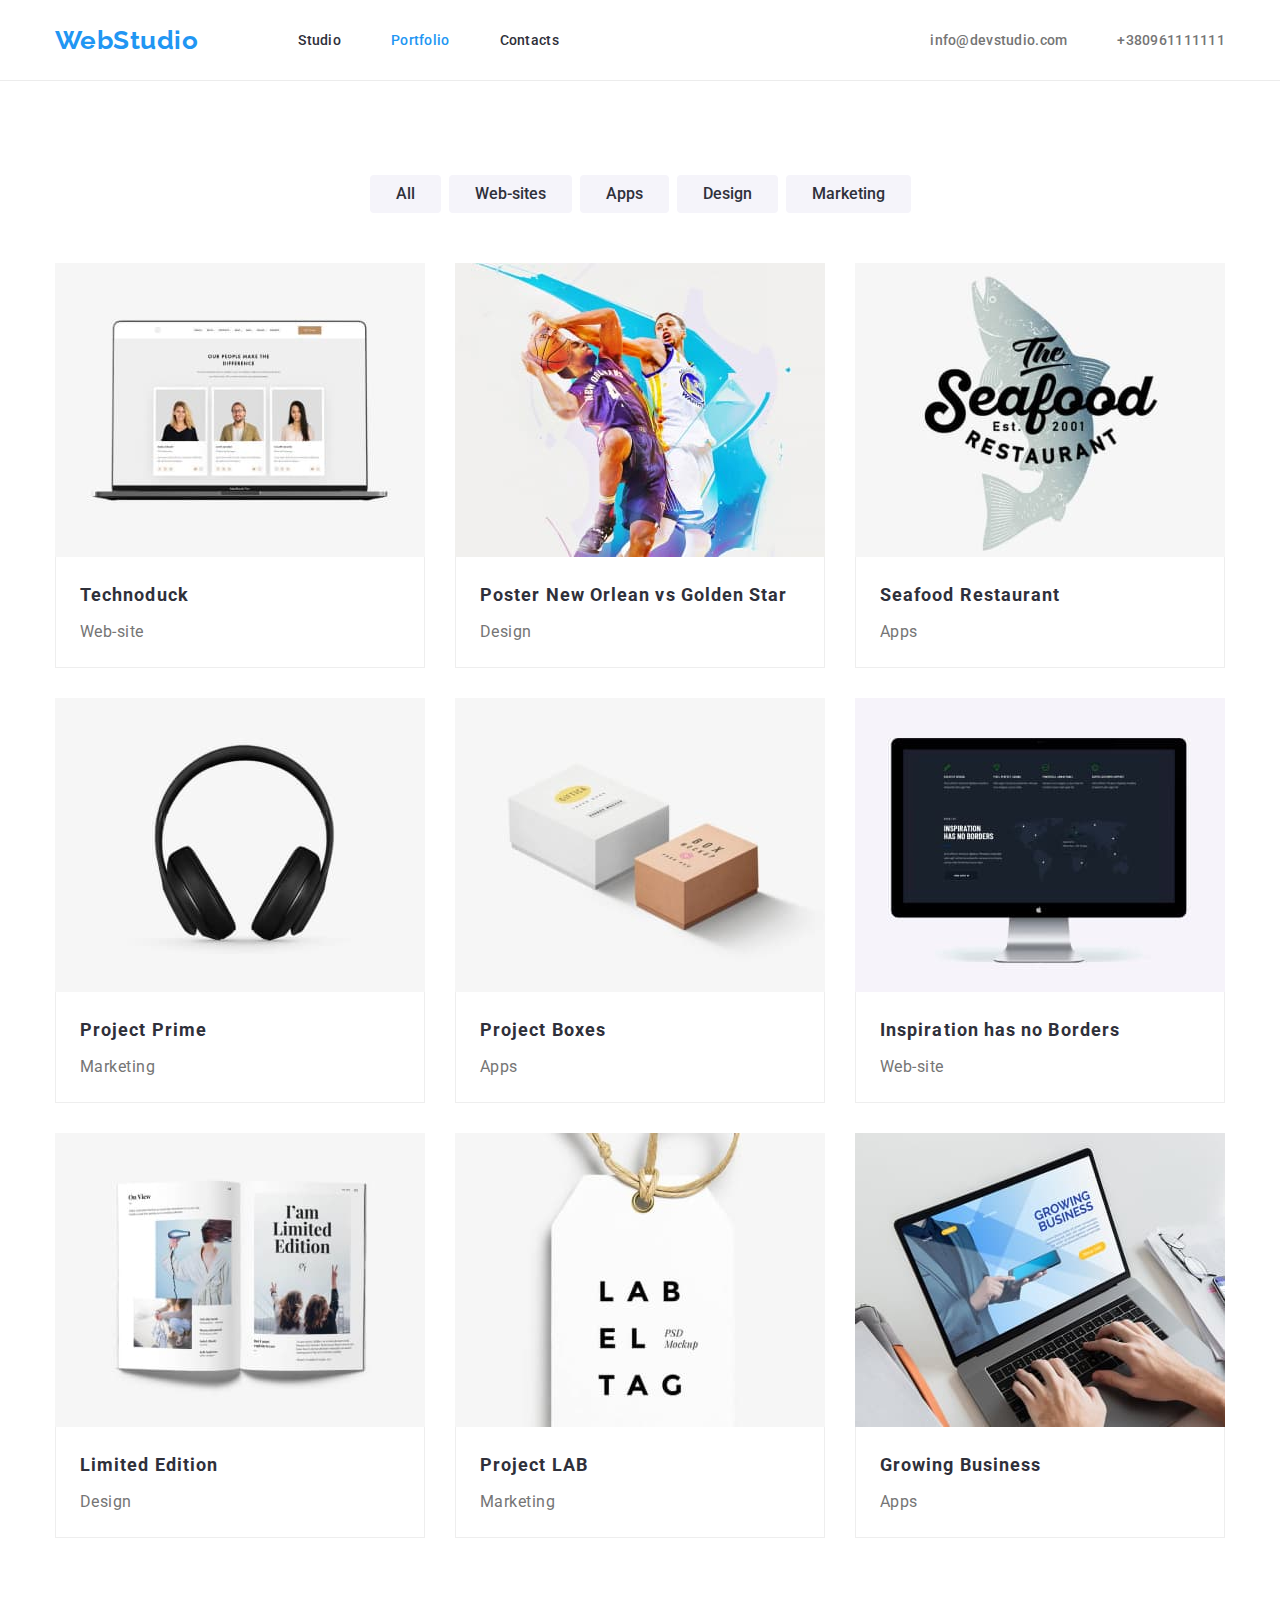
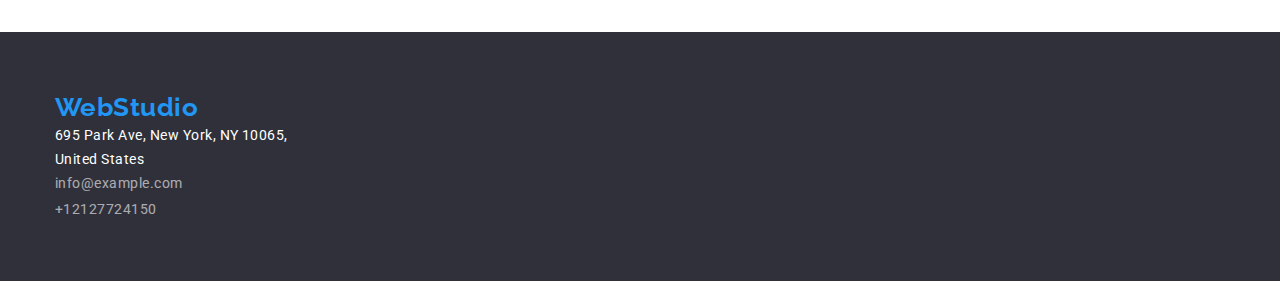
==== portfolio.html @ 54c3d4a7 "in progree" ====
<!DOCTYPE html>
<html lang="en">

<head>
    <meta charset="UTF-8">
    <meta http-equiv="X-UA-Compatible" content="IE=edge">
    <meta name="viewport" content="width=device-width, initial-scale=1.0">
    <link rel="stylesheet"
        href="https://cdnjs.cloudflare.com/ajax/libs/modern-normalize/1.1.0/modern-normalize.min.css">
    <link rel="preconnect" href="https://fonts.googleapis.com">
    <link rel="preconnect" href="https://fonts.gstatic.com" crossorigin>
    <link
        href="https://fonts.googleapis.com/css2?family=Raleway:wght@700&family=Roboto:wght@400;500;700;900&display=swap"
        rel="stylesheet">
    <link rel="stylesheet" href="./css/styles.css">
    <title>Portfolio</title>
</head>

<body>
    <header class="header-section">
        <div class="container header-container">
            <a href="./index.html" class="header-logo">WebStudio</a>
            <nav>
                <ul class="navigation-list">
                    <li class="navigation-item">
                        <a class="pages" href="./index.html">Studio</a>
                    </li>
                    <li class="navigation-item">
                        <a class="pages current-page" href="./portfolio.html">Portfolio</a>
                    </li>
                    <li class="navigation-item">
                        <a class="pages" href="#">Contacts</a>
                    </li>
                </ul>
            </nav>
            <ul class="header-contact-list">
                <li class="header-contact-item">
                    <a class="header-contact-link" href="mailto:info@devstudio.com">info@devstudio.com</a>
                </li>
                <li class="header-contact-item">
                    <a class="header-contact-link" href="tel:380961111111">+380961111111</a>
                </li>
            </ul>
        </div>
    </header>
    <main>
        <section class="portfolio-section">
            <div class="container">
                <ul class="button-list">
                    <li class="button-item">
                        <button type="button" class="portfolio-filter">All</button>
                    </li>
                    <li class="button-item">
                        <button type="button" class="portfolio-filter">Web-sites</button>
                    </li>
                    <li class="button-item">
                        <button type="button" class="portfolio-filter">Apps</button>
                    </li>
                    <li class="button-item">
                        <button type="button" class="portfolio-filter">Design</button>
                    </li>
                    <li class="button-item">
                        <button type="button" class="portfolio-filter">Marketing</button>
                    </li>
                </ul>
                <ul class="portfolio-list ">
                    <li class="portfolio-item">
                        <img class="portfolio-image" src="./images/img8portfolio-website.jpg"
                            alt="picture of technoduck website" width="370" height="294">
                        <div class="card-content">
                            <h2 class="portfolio-title">Technoduck</h2>
                            <p class="portfolio-text">Web-site</p>
                        </div>
                    </li>
                    <li class="portfolio-item">
                        <img class="portfolio-image" src="./images/img9portfolio-sport-poster.jpg"
                            alt="picture of sport poster" width="370" height="294">
                        <div class="card-content">
                            <h2 class="portfolio-title">Poster New Orlean vs Golden Star</h2>
                            <p class="portfolio-text">Design</p>
                        </div>
                    </li>
                    <li class="portfolio-item">
                        <img class="portfolio-image" src="./images/img10portfolio-restaurant-app.jpg"
                            alt="picture of restaurant logo" width="370" height="294">
                        <div class="card-content">
                            <h2 class="portfolio-title">Seafood Restaurant</h2>
                            <p class="portfolio-text">Apps</p>
                        </div>
                    </li>
                    <li class="portfolio-item">
                        <img class="portfolio-image" src="./images/img11portfolio-marketing.jpg"
                            alt="picture of head-phones" width="370" height="294">
                        <div class="card-content">
                            <h2 class="portfolio-title">Project Prime</h2>
                            <p class="portfolio-text">Marketing</p>
                        </div>
                    </li>
                    <li class="portfolio-item">
                        <img class="portfolio-image" src="./images/img12portfolio-project-boxes.jpg"
                            alt="picture of personalized boxes" width="370" height="294">
                        <div class="card-content">
                            <h2 class="portfolio-title">Project Boxes</h2>
                            <p class="portfolio-text">Apps</p>
                        </div>
                    <li class="portfolio-item">
                        <img class="portfolio-image" src="./images/img13portfolio-inspiration-website.jpg"
                            alt="picture of inspiration website" width="370" height="294">
                        <div class="card-content">
                            <h2 class="portfolio-title">Inspiration has no Borders</h2>
                            <p class="portfolio-text">Web-site</p>
                        </div>
                    </li>
                    <li class="portfolio-item">
                        <img class="portfolio-image" src="./images/img14portfolio-limited-edition.jpg"
                            alt="picture of magazines" width="370" height="294">
                        <div class="card-content">
                            <h2 class="portfolio-title">Limited Edition</h2>
                            <p class="portfolio-text">Design</p>
                        </div>
                    </li>
                    <li class="portfolio-item">
                        <img class="portfolio-image" src="./images/img15portfolio-project-lab.jpg"
                            alt="picture of tag with logo" width="370" height="294">
                        <div class="card-content">
                            <h2 class="portfolio-title">Project LAB</h2>
                            <p class="portfolio-text">Marketing</p>
                        </div>
                    </li>
                    <li class="portfolio-item">
                        <img class="portfolio-image" src="./images/img16portfolio-growing-business.jpg"
                            alt="picture of growing business app" width="370" height="294">
                        <div class="card-content">
                            <h2 class="portfolio-title">Growing Business</h2>
                            <p class="portfolio-text">Apps</p>
                        </div>
                    </li>
                </ul>
            </div>
        </section>
    </main>
    <footer class="footer-section">
        <div class="container">
            <a class="footer-logo" href="./index.html">WebStudio</a>
            <address class="footer-addres">
                <a class="footer-addres-addres" href="https://goo.gl/maps/dAtSncTWALTyisYv6">
                    695 Park Ave, New York, NY 10065,<br> United States
                </a>
                <ul>
                    <li class="footer-contacts-item">
                        <a class="footer-contacts" href="mailto:info@example.com">info@example.com</a>
                    </li>
                    <li class="footer-contacts-item">
                        <a class="footer-contacts" href="tel:12127724150">+12127724150</a>
                    </li>
                </ul>
            </address>
        </div>
    </footer>
</body>
</html>
---- css/styles.css ----
/* General Styles */
:root {
    --main-text-color: #2F303A;
    --secondary-title-color: #ffff;
    --link-color: #2196F3;
    --accent-color: #2196F3;
    --contact-color: #757575;
    --secondary-text-color: #757575;
    --background-color: #ffff;
    --footer-color: #2F303A;
    --portfolio-button-color: #F5F4FA;
    --portfolio-button-text: #212121;
    --card-gap: 30px;
}

h1,
h2,
h3,
h4,
h5,
h6,
p {
    margin-top: 0;
    margin-bottom: 0;
}

body {
    font-family: 'Roboto', sans-serif;
    font-weight: 500;
    letter-spacing: 0.03em;
    color: var(--main-text-color);
    margin: 0;

}

ul {
    list-style: none;
    padding-left: 0;
    margin-top: 0;
    margin-bottom: 0;
}

a {
    text-decoration: none;
}

img {
    display: block;
    max-width: 100%;
    height: auto;
}

.container {
    width: 1200px;
    padding-left: 15px;
    padding-right: 15px;
    margin: 0 auto;
}

/*HEADER */

.header-section {
    border-bottom: 1px solid #ECECEC;

}

.header-container {
    display: flex;
    align-items: center;
}

.header-logo {
    color: var(--accent-color);
    text-decoration: none;
    font-family: 'Raleway', sans-serif;
    font-weight: 700;
    font-size: 26px;
    line-height: calc(31/26);
    margin-right: 100px;


}

.navigation-list {
    display: flex;
    align-items: center;
}

.navigation-item:not(:last-child) {
    margin-right: 50px;
}

.pages {
    color: var(--main-text-color);
    font-size: 14px;
    letter-spacing: 0.02em;
    line-height: calc(16/14);
    display: block;
    padding-top: 32px;
    padding-bottom: 32px;
}

.pages:hover,
.pages:focus {
    color: var(--link-color);
}

.header-contact-list {
    display: flex;
    align-items: center;
    margin-left: auto;
}

.header-contact-item:not(:last-child) {
    margin-right: 50px;
}


.current-page {
    color: var(--link-color);

}

.header-contact-link {
    color: var(--contact-color);
    font-weight: 500;
    font-size: 14px;
    line-height: calc(16/14);
    letter-spacing: 0.02em;
    display: block;
    padding-top: 32px;
    padding-bottom: 32px;
}

.header-contact-link:hover,
.header-contact-link:focus {
    color: var(--link-color);
    font-weight: 500;
}

/* HERO */
.hero-section {
background-image: url('../images/img17hero.jpg');
    width: 100%;
    padding-top: 200px;
    padding-bottom: 280px;
    align-items: center;
   
}
/* background-color: #2F303A; */
.hero-container {
    align-items: center;
    display: flex;
    flex-direction: column;
    
}

.hero-title {
    font-weight: 900;
    font-size: 44px;
    line-height: calc(60/44);
    text-align: center;
    letter-spacing: 0.06em;
    color: var(--secondary-title-color);
    margin-bottom: 30px;
}

.hero-button {
    font-weight: 700;
    font-size: 16px;
    line-height: calc(30/16);
    text-align: center;
    letter-spacing: 0.06em;
    color: var(--secondary-title-color);
    background-color: var(--link-color);
    cursor: pointer;
    display: block;
    align-items: center;
    border-radius: 4px;
    padding: 10px 20px;
    border: none;
    box-shadow: 0px 4px 4px rgba(0, 0, 0, 0.15);


}

.hero-button:hover,
.hero-button:focus {
    background-color: darkblue;
}

/* FEATURES  */
.hide {
    position: absolute;
    width: 1px;
    height: 1px;
    margin: -1px;
    border: 0;
    padding: 0;
    white-space: nowrap;
    clip-path: inset(100%);
    clip: rect(0 0 0 0);
    overflow: hidden;
}

.features-section {
    padding-top: 94px;
    padding-bottom: 94px;
}

.features-list {
    display: flex;
    justify-content: center;
}

.features-item:not(:last-child) {
    margin-right: 30px;
}

.features-item {
    width: 270px;
}
/*
.icon-moredation {
    width: 270px;
}
*/
.features {
    font-weight: 700;
    font-size: 14px;
    line-height: calc(16/14);
    text-transform: uppercase;
    color: var(--main-text-color);
    padding-bottom: 10px;
}

.features-text {

    font-weight: 400;
    font-size: 14px;
    line-height: calc(24/14);
    color: var(--secondary-text-color);
}

/* DO */
.do {
    padding-top: 0;
}

.section-title {
    font-weight: 700;
    font-size: 36px;
    line-height: calc(42/36);
    text-align: center;
    color: var(--main-text-color);
    padding-bottom: 50px;
}

.what-we-do-images {
    display: flex;
}

.do-item:not(:last-child) {
    margin-right: 30px;

}

/* TEAM */
.team-members {
    background-color: #F5F4FA;
    padding-top: 94px;
    padding-bottom: 94px;
}

.team-list {
    display: flex;
    justify-content: center;

}

.team-item {
    width: 270px;
    box-shadow: 0px 1px 3px rgba(0, 0, 0, 0.12), 0px 1px 1px rgba(0, 0, 0, 0.14), 0px 2px 1px rgba(0, 0, 0, 0.2);
    border-radius: 0px 0px 4px 4px;
}

.team-item:not(:last-child) {
    margin-right: 30px;
}

.team-item-description {
    background-color: #ffff;
    padding-top: 30px;
    padding-bottom: 30px;
    text-align: center;
}


.team-title {
    font-size: 16px;
    line-height: calc(19/16);
    text-align: center;
    color: var(--main-text-color);
    margin-bottom: 10px;
}

.team-text {
    font-weight: 400;
    font-size: 16px;
    line-height: calc(19/16);
    text-align: center;
    color: var(--secondary-text-color);
}
/* REGULAR CUSTOMERS */



/* FOOTER */
.footer-section {
    background-color: var(--footer-color);
    padding-top: 60px;
    padding-bottom: 60px;
}

.footer-logo {
    color: var(--accent-color);
    text-decoration: none;
    font-family: 'Raleway', sans-serif;
    font-weight: 700;
    font-size: 26px;
    line-height: calc(31/26);
    margin-bottom: 9px;
}

.footer-addres {
    font-style: normal;
}

.footer-addres-addres {
    font-weight: 400;
    font-size: 14px;
    line-height: calc(24/14);
    color: var(--secondary-title-color);
    margin-bottom: 2px;
}

.footer-contacts-item:not(:last-child) {
    margin-bottom: 2px;

}

.footer-contacts {
    font-weight: 400;
    font-size: 14px;
    line-height: calc(24/14);
    color: var(--secondary-title-color);
    opacity: 0.6;
}

/* PORTFOLIO BUTTONS SECTION */
.portfolio-section {
    padding-top: 94px;
    padding-bottom: 94px;
}

.button-list {
    display: flex;
    justify-content: center;
    align-items: center;
    margin-bottom: 50px;
}

.button-item:not(:last-child) {
    margin-right: 8px;

}



.portfolio-filter {
    font-family: 'Roboto', sans-serif;
    color: var(--portfolio-text-color);
    cursor: pointer;
    border: none;
    font-weight: 500;
    font-size: 16px;
    line-height: calc(26/16);
    text-align: center;
    display: block;
    border-radius: 4px;
    padding: 6px 26px;
    background-color: #F5F4FA;

}

.portfolio-filter:hover,
.portfolio-filter:focus {
    color: var(--secondary-title-color);
    background-color: var(--link-color);
    box-shadow: 0px 4px 4px rgba(0, 0, 0, 0.1), 0px 1px 2px rgba(0, 0, 0, 0.08), 0px 2px 2px rgba(0, 0, 0, 0.12);
}

/* PORTFOLIO PROJECTS SECTION */

.portfolio-list {
    display: flex;
    flex-wrap: wrap;
    margin-top: calc(-1 * var(--card-gap));
    margin-left: calc(-1 * var(--card-gap));
}

.portfolio-item {
    flex-basis: calc(100% / 3 - var(--card-gap));
    margin-left: var(--card-gap);
    margin-top: var(--card-gap);
}

.card-content {
    padding: 20px 24px;
    border-left: 1px solid #eeeeee;
    border-right: 1px solid #eeeeee;
    border-bottom: 1px solid #eeeeee;
}

.portfolio-title {
    font-weight: 700;
    font-size: 18px;
    line-height: 2;
    letter-spacing: 0.06em;
    color: var(--main-text-color);
}

.portfolio-text {
    font-weight: 400;
    font-size: 16px;
    line-height: 1.88;
    color: var(--secondary-text-color);
    margin-top: 4px;
}

.team-title {
    font-size: 16px;
    line-height: calc(19/16);
    text-align: center;
    color: var(--main-text-color);
    margin-bottom: 10px;
}
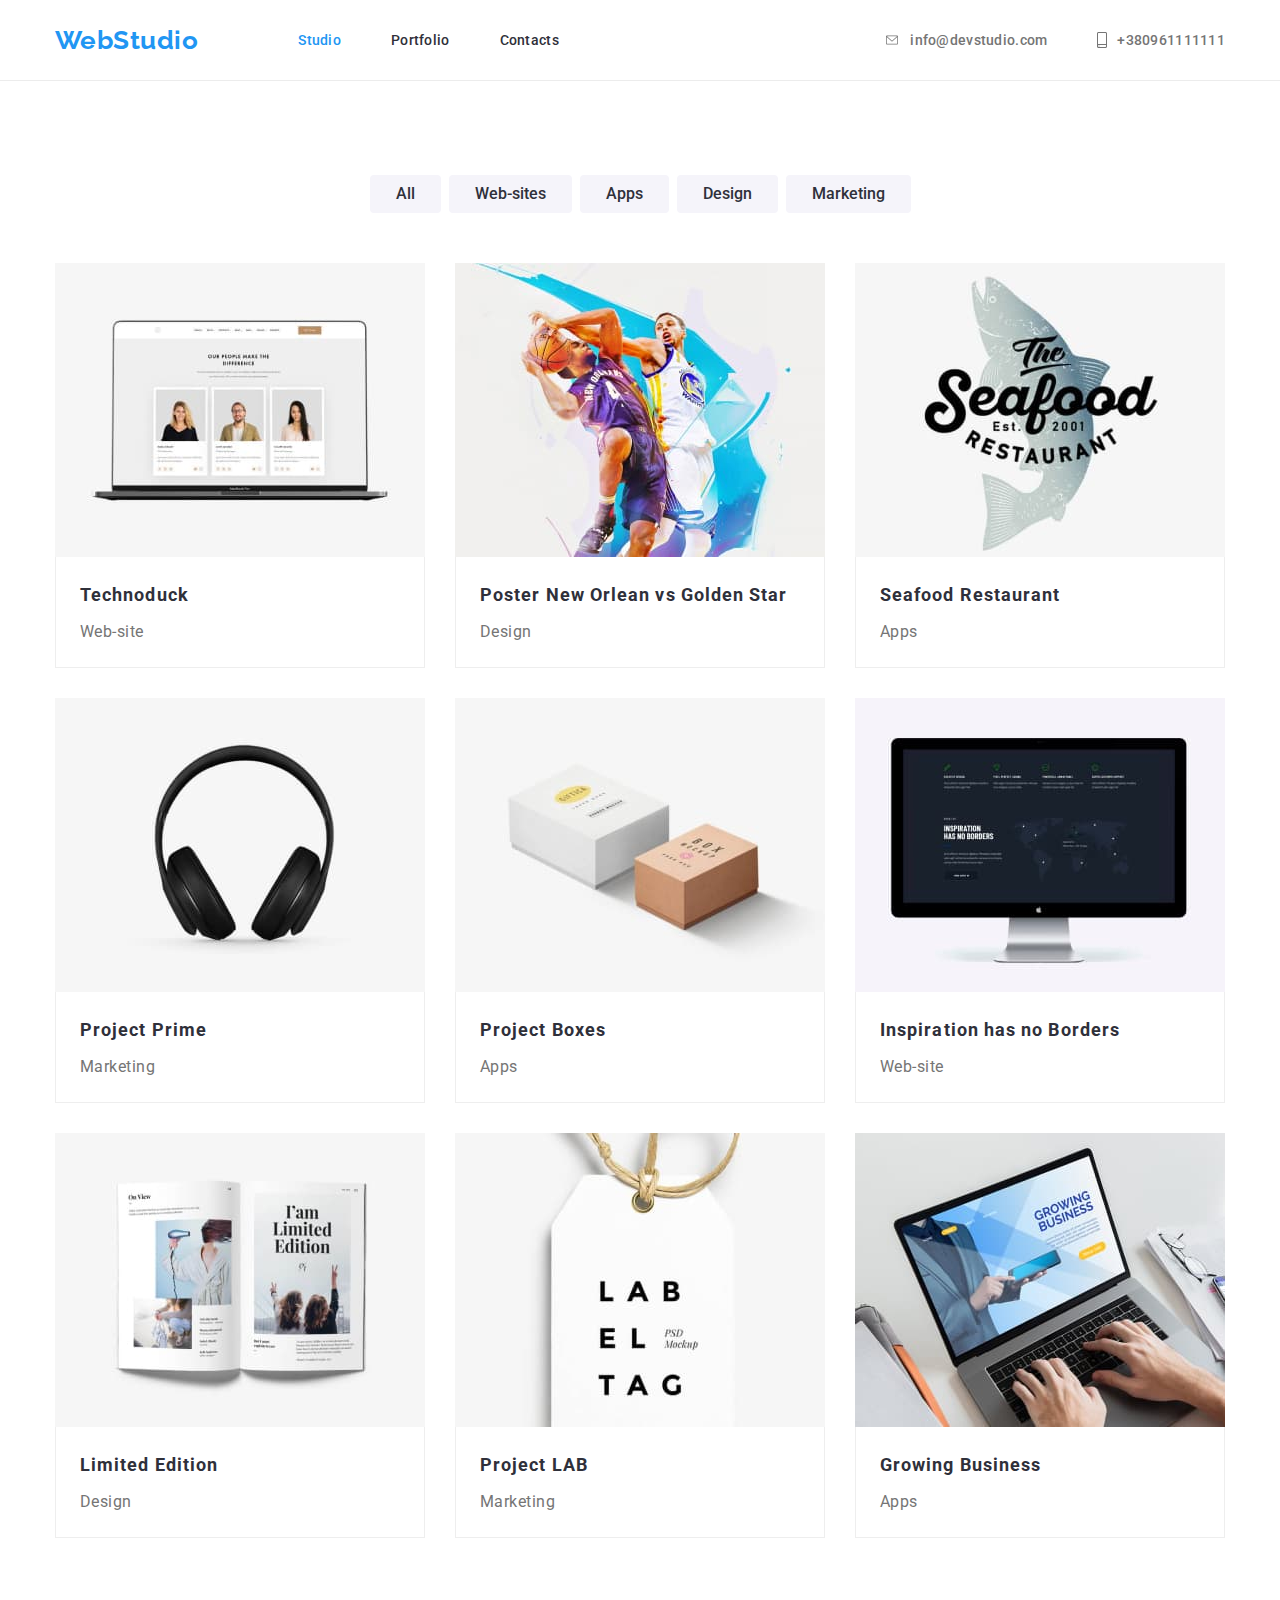
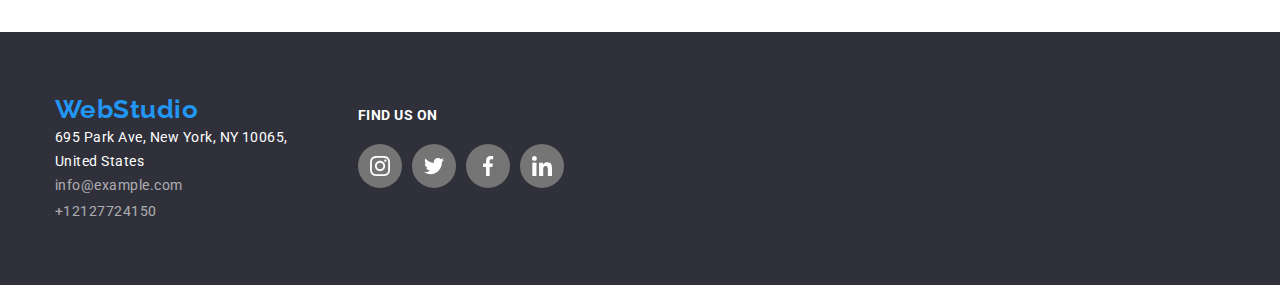
==== commit 82b095dd: "submitting" ====
--- a/portfolio.html
+++ b/portfolio.html
@@ -23,10 +23,10 @@
             <nav>
                 <ul class="navigation-list">
                     <li class="navigation-item">
-                        <a class="pages" href="./index.html">Studio</a>
+                        <a class="pages current-page" href="./index.html">Studio</a>
                     </li>
                     <li class="navigation-item">
-                        <a class="pages current-page" href="./portfolio.html">Portfolio</a>
+                        <a class="pages" href="./portfolio.html">Portfolio</a>
                     </li>
                     <li class="navigation-item">
                         <a class="pages" href="#">Contacts</a>
@@ -35,11 +35,21 @@
             </nav>
             <ul class="header-contact-list">
                 <li class="header-contact-item">
-                    <a class="header-contact-link" href="mailto:info@devstudio.com">info@devstudio.com</a>
+                    <a class="header-contact-link" href="mailto:info@devstudio.com"><svg class="link-icon" width="16px"
+                            height="12px">
+                            <use href="./images/sprite.svg#icon-envelope"></use>
+                        </svg>
+                        info@devstudio.com
+                    </a>
                 </li>
                 <li class="header-contact-item">
-                    <a class="header-contact-link" href="tel:380961111111">+380961111111</a>
+                    <a class="header-contact-link" href="tel:380961111111"><svg class="link-icon" width="10px"
+                            height="16px">
+                            <use href="./images/sprite.svg#icon-smartphone"></use>
+                        </svg>
+                        +380961111111</a>
                 </li>
+    
             </ul>
         </div>
     </header>
@@ -140,22 +150,55 @@
         </section>
     </main>
     <footer class="footer-section">
-        <div class="container">
-            <a class="footer-logo" href="./index.html">WebStudio</a>
-            <address class="footer-addres">
-                <a class="footer-addres-addres" href="https://goo.gl/maps/dAtSncTWALTyisYv6">
-                    695 Park Ave, New York, NY 10065,<br> United States
-                </a>
-                <ul>
-                    <li class="footer-contacts-item">
-                        <a class="footer-contacts" href="mailto:info@example.com">info@example.com</a>
-                    </li>
-                    <li class="footer-contacts-item">
-                        <a class="footer-contacts" href="tel:12127724150">+12127724150</a>
-                    </li>
-                </ul>
-            </address>
+        <div class="footer-container">
+            <div class="footer-container-left"><a class="footer-logo" href="./index.html">WebStudio</a>
+    
+                <address class="footer-addres">
+                    <a class="footer-addres-addres" href="https://goo.gl/maps/dAtSncTWALTyisYv6">695 Park Ave, New York, NY
+                        10065,<br> United States</a>
+                    <ul>
+                        <li class="footer-contacts-item"><a class="footer-contacts"
+                                href="mailto:info@example.com">info@example.com</a></li>
+                        <li class="footer-contacts-item"><a class="footer-contacts" href="tel:12127724150">+12127724150</a>
+                        </li>
+                    </ul>
+                </address>
+            </div>
+            <div class="footer-container-middle">
+                <h4 class="media-title">FIND US ON</h4>
+                <ul class="footer-social-media-list">
+                    <li class="footer-social-media-item">
+                        <a class="footer-social-media-link" href="#"><svg class="footer-social-media-icon" width="20px"
+                                height="20px">
+                                <use href="./images/sprite.svg#icon-instagram"></use>
+                            </svg>
+                        </a>
+                    </li>
+                    <li class="footer-social-media-item">
+                        <a class="footer-social-media-link" href="#"><svg class="footer-social-media-icon" width="20px"
+                                height="20px">
+                                <use href="./images/sprite.svg#icon-twitter"></use>
+                            </svg>
+                        </a>
+                    </li>
+                    <li class="footer-social-media-item">
+                        <a class="footer-social-media-link" href="#"><svg class="footer-social-media-icon" width="20px"
+                                height="20px">
+                                <use href="./images/sprite.svg#icon-facebook"></use>
+                            </svg>
+                        </a>
+                    </li>
+                    <li class="footer-social-media-item">
+                        <a class="footer-social-media-link" href="#"><svg class="footer-social-media-icon" width="20px"
+                                height="20px">
+                                <use href="./images/sprite.svg#icon-linkedin"></use>
+                            </svg>
+                        </a>
+                    </li>
+                </ul>
+            </div>
         </div>
     </footer>
-</body>
-</html>+    </body>
+    
+    </html>--- a/css/styles.css
+++ b/css/styles.css
@@ -127,7 +127,8 @@
     font-size: 14px;
     line-height: calc(16/14);
     letter-spacing: 0.02em;
-    display: block;
+    display: flex;
+    align-items: center;
     padding-top: 32px;
     padding-bottom: 32px;
 }
@@ -137,17 +138,25 @@
     color: var(--link-color);
     font-weight: 500;
 }
+.link-icon {
+margin-right: 10px;
+fill: currentColor;
+}
 
 /* HERO */
 .hero-section {
-background-image: url('../images/img17hero.jpg');
-    width: 100%;
+    background-color: #2F303A;
+    background-image: linear-gradient(rgba(47, 48, 58, 0.4),
+     rgba(47, 48, 58, 0.4)),
+      url('../images/img17hero.jpg');
     padding-top: 200px;
-    padding-bottom: 280px;
-    align-items: center;
-   
-}
-/* background-color: #2F303A; */
+    padding-bottom: 200px;
+    align-items: center;
+    background-position: center;
+    background-repeat: no-repeat;
+    background-size: cover;
+}
+
 .hero-container {
     align-items: center;
     display: flex;
@@ -220,11 +229,16 @@
 .features-item {
     width: 270px;
 }
-/*
-.icon-moredation {
-    width: 270px;
-}
-*/
+
+.icon-moderation {
+    display: flex;
+    justify-content: center;
+    padding: 25px 0px;
+    background-color: #F5F4FA;
+    margin-bottom: 30px;
+    border-radius: 4px;
+}
+
 .features {
     font-weight: 700;
     font-size: 14px;
@@ -310,17 +324,99 @@
     line-height: calc(19/16);
     text-align: center;
     color: var(--secondary-text-color);
+    margin-bottom: 16px;
+}
+.team-social-media-list {
+    list-style: none;
+    display:flex;
+    justify-content: center;
+}
+.team-social-media-item:not(:last-child) {
+    margin-right: 10px;
+}
+.social-media-link {
+    width: 44px;
+    height: 44px;
+    background-color: white;
+    color: #AFB1B8;
+    display: flex;
+    align-items: center;
+    justify-content: center;
+    border-radius: 50%;
+}
+.social-media-icon {
+    fill: currentColor;
+}
+.social-media-link:hover,
+.social-media-link:focus {
+    color: #ffff;
+   background-color: var(--accent-color);
 }
 /* REGULAR CUSTOMERS */
 
-
+.customers-logo-list {
+    display: flex;
+    justify-content: center;
+    margin-bottom: 30px;
+}
+
+.customers-logo:not(:last-child) {
+    margin-right: 30px;
+
+}
+
+.customer-logo-link {
+    color: #AFB1B8;
+display: flex;
+justify-content: center;
+    align-items: center;
+    width: 170px;
+    height: 92px;
+    border: 1px solid #AFB1B8;
+    border-radius: 4px;
+}
+.customer-logo-link:hover,
+.customer-logo-link:focus {
+    color: var(--accent-color);
+}
+
+.logo-icon {
+    fill: currentColor;
+
+}
 
 /* FOOTER */
 .footer-section {
     background-color: var(--footer-color);
-    padding-top: 60px;
-    padding-bottom: 60px;
-}
+    /*padding-top: 60px;
+    padding-bottom: 60px;*/
+}
+.footer-container {
+    width: 1200px;
+    padding-left: 15px;
+    padding-right: 15px;
+    margin: 0 auto;
+display: flex;
+align-items: center;
+
+
+}
+.footer-container-left {
+    display: block;
+    margin-right: 70px;
+    margin-top: 60px;
+    margin-bottom: 60px;
+    
+}
+.footer-container-middle {
+    display: flex;
+    align-items: flex-start;
+flex-direction: column;
+margin-bottom: 97px;
+padding-top: 75px;
+
+        }
+
 
 .footer-logo {
     color: var(--accent-color);
@@ -357,6 +453,52 @@
     opacity: 0.6;
 }
 
+
+
+.media-title {color:#ffff;
+    font-weight: 700;
+    font-size: 14px;
+    line-height: calc(16.41/14);
+    margin-bottom: 20px;
+    
+
+}
+
+
+.footer-social-media-list {
+    display: flex;
+    justify-content: center;
+    
+    }
+  
+.footer-social-media-link {
+width: 44px;
+height: 44px;
+color:#ffff;
+background-color: var(--contact-color);
+ display: flex;
+align-items: center;
+    justify-content: center;
+    border-radius: 50%;
+}
+.footer-social-media-link:hover,
+.footer-social-media-link:focus { color:#ffff;
+     background-color: var(--accent-color);
+        }
+        /*
+.footer-social-media-icon {
+    color: #ffff;
+background-color: var(--contact-color);
+}
+*/
+.footer-social-media-icon {
+    fill: currentColor;
+
+}
+
+.footer-social-media-item:not(:last-child) {
+    margin-right: 10px;
+}
 /* PORTFOLIO BUTTONS SECTION */
 .portfolio-section {
     padding-top: 94px;
@@ -396,7 +538,7 @@
 .portfolio-filter:hover,
 .portfolio-filter:focus {
     color: var(--secondary-title-color);
-    background-color: var(--link-color);
+    background-color: var(--accent-color);
     box-shadow: 0px 4px 4px rgba(0, 0, 0, 0.1), 0px 1px 2px rgba(0, 0, 0, 0.08), 0px 2px 2px rgba(0, 0, 0, 0.12);
 }
 
